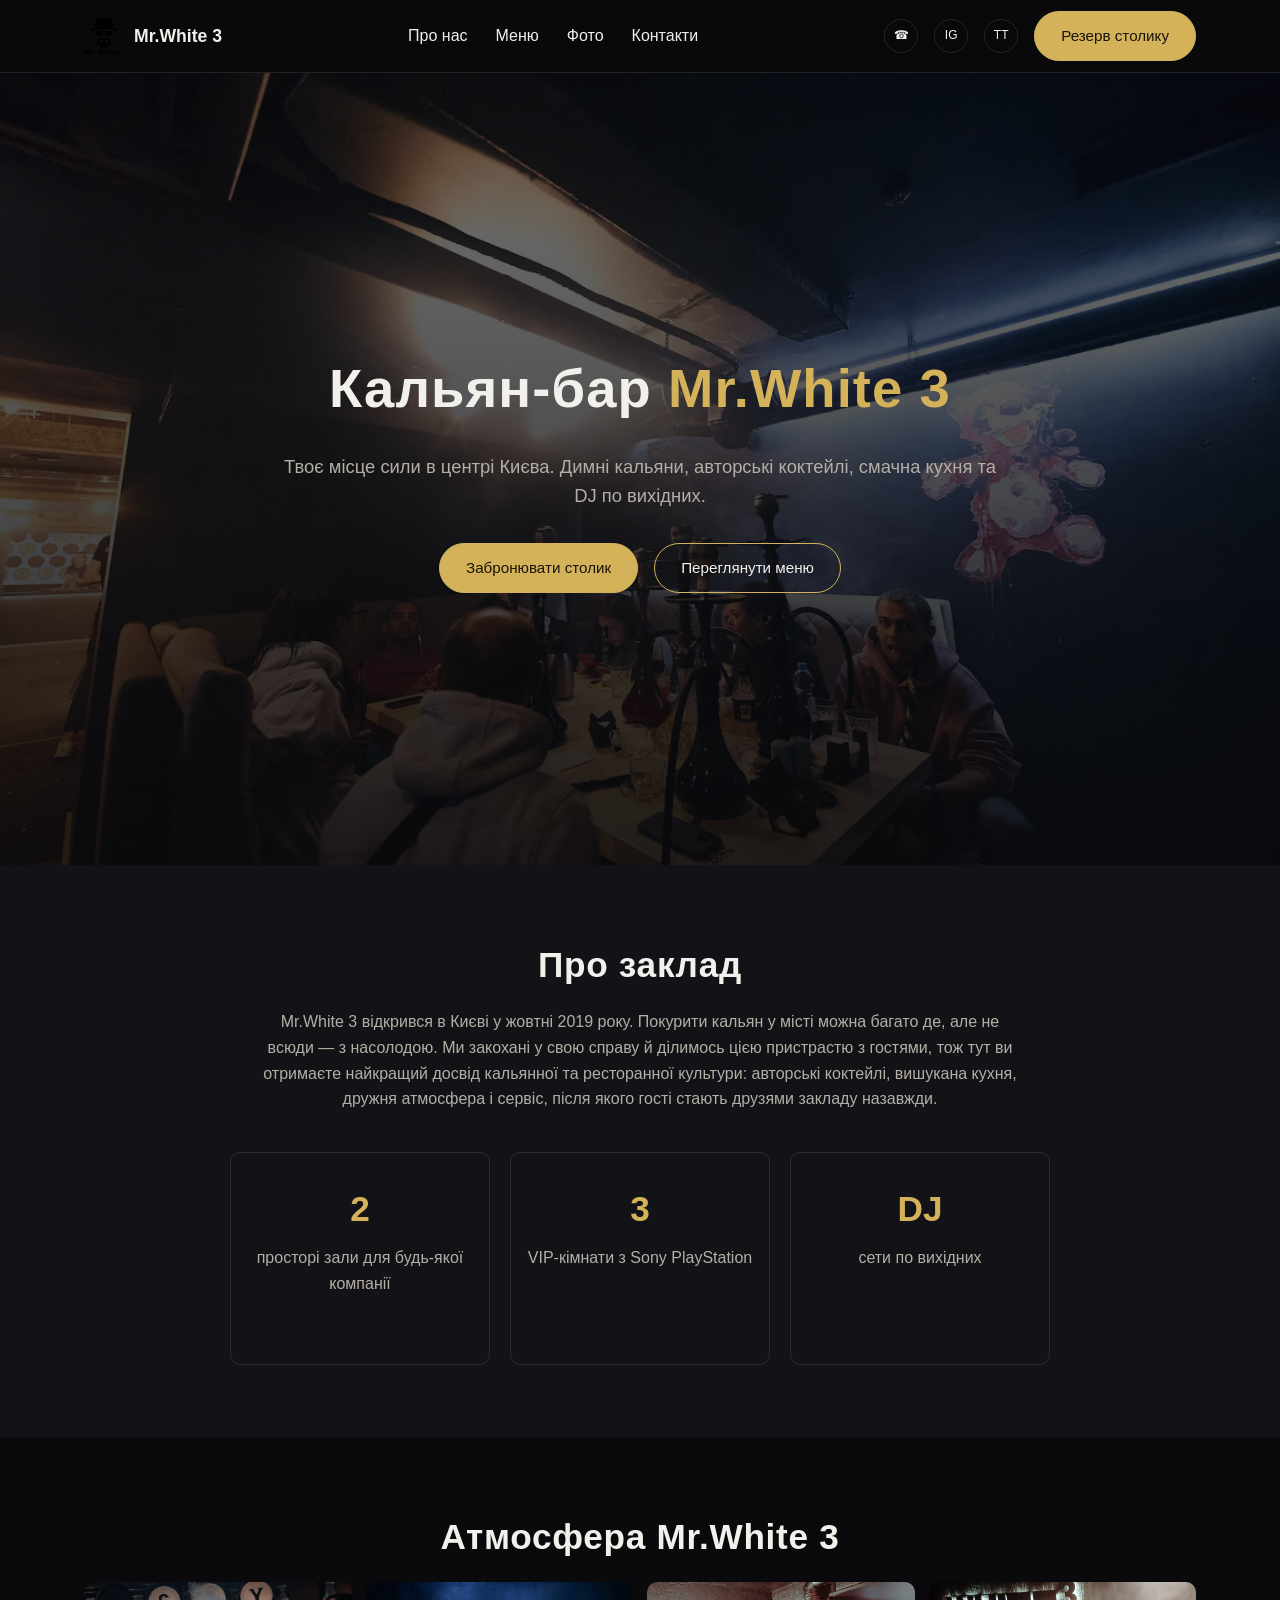
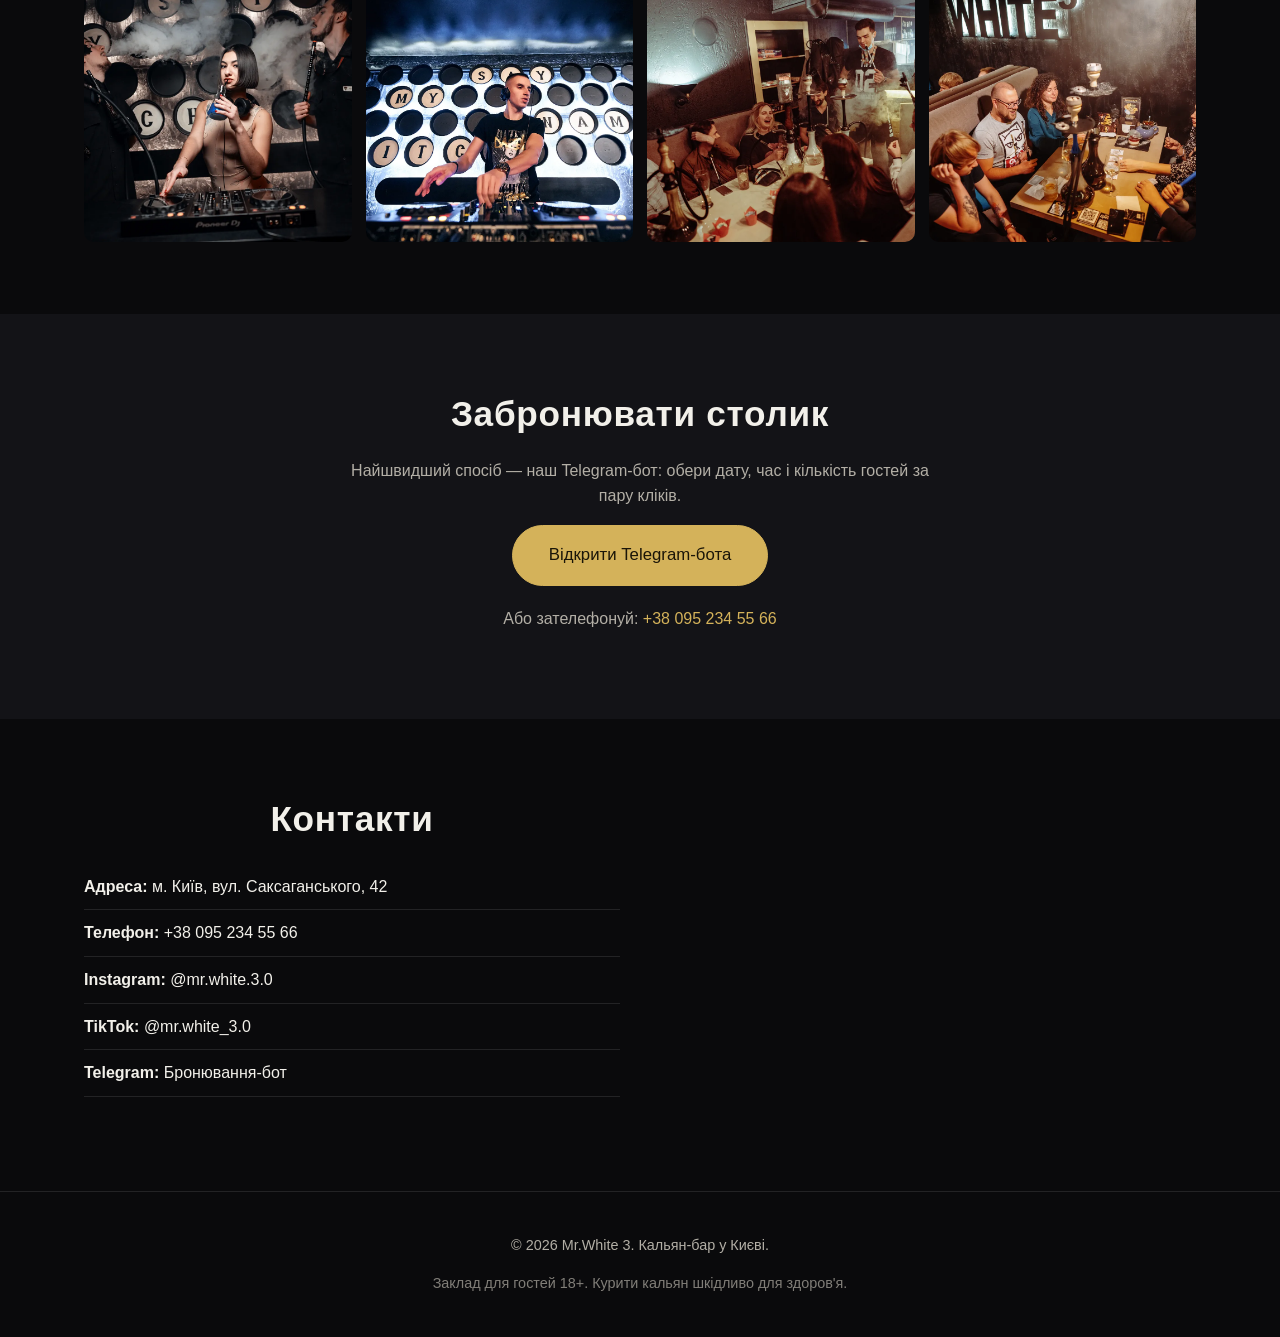
==== index.html @ a16460f9 "Initial static site: hero, gallery, reservation, contacts + auto-scraped menu from Stravopys" ====
<!doctype html>
<html lang="uk">
<head>
<meta charset="UTF-8">
<meta name="viewport" content="width=device-width, initial-scale=1">
<title>Кальян-бар Mr.White 3 — Київ, вул. Саксаганського 42</title>
<meta name="description" content="Кальян-бар Mr.White 3 в центрі Києва: димні кальяни, авторські коктейлі, смачна кухня, DJ по вихідних та 3 VIP-кімнати з PlayStation. Бронюй столик онлайн.">
<link rel="canonical" href="https://mrwhite3.com.ua/">

<meta property="og:type" content="website">
<meta property="og:url" content="https://mrwhite3.com.ua/">
<meta property="og:title" content="Кальян-бар Mr.White 3 — Київ">
<meta property="og:description" content="Димні кальяни, авторські коктейлі, смачна кухня. Mr.White 3 — твоє місце сили!">
<meta property="og:image" content="https://mrwhite3.com.ua/assets/img/lounge.webp">
<meta property="og:locale" content="uk_UA">

<link rel="icon" href="assets/img/logo.webp" type="image/webp">
<link rel="stylesheet" href="assets/css/style.css">

<script type="application/ld+json">
{
  "@context": "https://schema.org",
  "@type": "BarOrPub",
  "name": "Mr.White 3",
  "image": "https://mrwhite3.com.ua/assets/img/lounge.webp",
  "url": "https://mrwhite3.com.ua/",
  "telephone": "+380952345566",
  "address": {
    "@type": "PostalAddress",
    "streetAddress": "вул. Саксаганського, 42",
    "addressLocality": "Київ",
    "addressCountry": "UA"
  },
  "sameAs": [
    "https://www.instagram.com/mr.white.3.0/",
    "https://www.tiktok.com/@mr.white_3.0",
    "https://t.me/MrWhite3_bot"
  ]
}
</script>
</head>
<body>

<header class="site-header" id="top">
  <div class="container header-inner">
    <a href="#top" class="logo">
      <img src="assets/img/logo.webp" alt="Mr.White 3" width="40" height="40">
      <span>Mr.White&nbsp;3</span>
    </a>

    <nav class="main-nav" id="mainNav">
      <a href="#about">Про нас</a>
      <a href="menu.html">Меню</a>
      <a href="#gallery">Фото</a>
      <a href="#contacts">Контакти</a>
    </nav>

    <div class="header-actions">
      <a href="tel:+380952345566" class="icon-link" aria-label="Подзвонити">☎</a>
      <a href="https://www.instagram.com/mr.white.3.0/" target="_blank" rel="noopener" class="icon-link" aria-label="Instagram">IG</a>
      <a href="https://www.tiktok.com/@mr.white_3.0" target="_blank" rel="noopener" class="icon-link" aria-label="TikTok">TT</a>
      <a href="https://t.me/MrWhite3_bot" target="_blank" rel="noopener" class="btn btn-primary">Резерв столику</a>
    </div>

    <button class="burger" id="burger" aria-label="Меню" aria-expanded="false">
      <span></span><span></span><span></span>
    </button>
  </div>
</header>

<main>

  <section class="hero" style="background-image:linear-gradient(180deg, rgba(10,10,12,.55), rgba(10,10,12,.9)), url('assets/img/lounge.webp')">
    <div class="container hero-inner">
      <h1>Кальян-бар <span>Mr.White 3</span></h1>
      <p class="hero-sub">Твоє місце сили в центрі Києва. Димні кальяни, авторські коктейлі, смачна кухня та DJ по вихідних.</p>
      <div class="hero-actions">
        <a href="https://t.me/MrWhite3_bot" target="_blank" rel="noopener" class="btn btn-primary">Забронювати столик</a>
        <a href="menu.html" class="btn btn-ghost">Переглянути меню</a>
      </div>
    </div>
  </section>

  <section id="about" class="about section">
    <div class="container">
      <h2>Про заклад</h2>
      <p>
        Mr.White 3 відкрився в Києві у жовтні 2019 року. Покурити кальян у місті можна багато де,
        але не всюди — з насолодою. Ми закохані у свою справу й ділимось цією пристрастю з гостями,
        тож тут ви отримаєте найкращий досвід кальянної та ресторанної культури: авторські коктейлі,
        вишукана кухня, дружня атмосфера і сервіс, після якого гості стають друзями закладу назавжди.
      </p>

      <div class="features">
        <div class="feature-card">
          <span class="feature-num">2</span>
          <p>просторі зали для будь-якої компанії</p>
        </div>
        <div class="feature-card">
          <span class="feature-num">3</span>
          <p>VIP-кімнати з Sony PlayStation</p>
        </div>
        <div class="feature-card">
          <span class="feature-num">DJ</span>
          <p>сети по вихідних</p>
        </div>
      </div>
    </div>
  </section>

  <section id="gallery" class="gallery section">
    <div class="container">
      <h2>Атмосфера Mr.White 3</h2>
      <div class="gallery-grid">
        <img src="assets/img/hookah-trio.webp" alt="Гості курять кальян в Mr.White 3" loading="lazy">
        <img src="assets/img/dj.webp" alt="DJ-сет у Mr.White 3" loading="lazy">
        <img src="assets/img/party.webp" alt="Вечірка в кальян-барі Mr.White 3" loading="lazy">
        <img src="assets/img/vip-table.webp" alt="VIP-зала Mr.White 3" loading="lazy">
      </div>
    </div>
  </section>

  <section id="reserve" class="reserve section">
    <div class="container reserve-inner">
      <h2>Забронювати столик</h2>
      <p>Найшвидший спосіб — наш Telegram-бот: обери дату, час і кількість гостей за пару кліків.</p>
      <a href="https://t.me/MrWhite3_bot" target="_blank" rel="noopener" class="btn btn-primary btn-lg">Відкрити Telegram-бота</a>
      <p class="reserve-alt">Або зателефонуй: <a href="tel:+380952345566">+38&nbsp;095&nbsp;234&nbsp;55&nbsp;66</a></p>
    </div>
  </section>

  <section id="contacts" class="contacts section">
    <div class="container contacts-inner">
      <div class="contacts-info">
        <h2>Контакти</h2>
        <ul>
          <li><strong>Адреса:</strong> м. Київ, вул. Саксаганського, 42</li>
          <li><strong>Телефон:</strong> <a href="tel:+380952345566">+38 095 234 55 66</a></li>
          <li><strong>Instagram:</strong> <a href="https://www.instagram.com/mr.white.3.0/" target="_blank" rel="noopener">@mr.white.3.0</a></li>
          <li><strong>TikTok:</strong> <a href="https://www.tiktok.com/@mr.white_3.0" target="_blank" rel="noopener">@mr.white_3.0</a></li>
          <li><strong>Telegram:</strong> <a href="https://t.me/MrWhite3_bot" target="_blank" rel="noopener">Бронювання-бот</a></li>
        </ul>
      </div>
      <div class="contacts-map">
        <iframe
          src="https://maps.google.com/maps?q=%D0%9A%D0%B8%D1%97%D0%B2%2C%20%D0%B2%D1%83%D0%BB.%20%D0%A1%D0%B0%D0%BA%D1%81%D0%B0%D0%B3%D0%B0%D0%BD%D1%81%D1%8C%D0%BA%D0%BE%D0%B3%D0%BE%2C%2042&output=embed"
          loading="lazy" referrerpolicy="no-referrer-when-downgrade" title="Карта: вул. Саксаганського, 42, Київ">
        </iframe>
      </div>
    </div>
  </section>

</main>

<footer class="site-footer">
  <div class="container footer-inner">
    <p>&copy; <span id="year"></span> Mr.White 3. Кальян-бар у Києві.</p>
    <p class="footer-note">Заклад для гостей 18+. Курити кальян шкідливо для здоров'я.</p>
  </div>
</footer>

<script src="assets/js/main.js"></script>
</body>
</html>
---- assets/css/style.css ----
:root {
  --bg: #0a0a0c;
  --bg-alt: #131317;
  --text: #f2f0ea;
  --text-dim: #b3afa6;
  --accent: #d4b25a;
  --accent-dark: #a8873f;
  --border: rgba(255,255,255,.1);
  --radius: 10px;
  --container: 1160px;
}

* { box-sizing: border-box; }
html { scroll-behavior: smooth; }

body {
  margin: 0;
  background: var(--bg);
  color: var(--text);
  font-family: "Helvetica Neue", Arial, sans-serif;
  line-height: 1.6;
}

img { max-width: 100%; display: block; }

.container {
  max-width: var(--container);
  margin: 0 auto;
  padding: 0 24px;
}

a { color: inherit; text-decoration: none; }

h1, h2 { font-weight: 600; letter-spacing: .02em; margin: 0 0 16px; }
h2 { font-size: clamp(1.6rem, 3vw, 2.2rem); text-align: center; }

.section { padding: 72px 0; }

/* Buttons */
.btn {
  display: inline-block;
  padding: 12px 26px;
  border-radius: 999px;
  border: 1px solid var(--accent);
  font-size: .95rem;
  transition: background .2s, color .2s, transform .2s;
}
.btn-primary { background: var(--accent); color: #1a1508; }
.btn-primary:hover { background: var(--accent-dark); transform: translateY(-1px); }
.btn-ghost { background: transparent; color: var(--text); }
.btn-ghost:hover { background: rgba(212,178,90,.1); }
.btn-lg { padding: 16px 36px; font-size: 1.05rem; }

/* Header */
.site-header {
  position: sticky;
  top: 0;
  z-index: 50;
  background: rgba(10,10,12,.85);
  backdrop-filter: blur(8px);
  border-bottom: 1px solid var(--border);
}
.header-inner {
  display: flex;
  align-items: center;
  justify-content: space-between;
  height: 72px;
  gap: 24px;
}
.logo {
  display: flex;
  align-items: center;
  gap: 10px;
  font-weight: 700;
  font-size: 1.1rem;
  white-space: nowrap;
}
.logo img { filter: invert(1) brightness(1.4); }

.main-nav {
  display: flex;
  gap: 28px;
  flex: 1;
  justify-content: center;
}
.main-nav a:hover { color: var(--accent); }

.header-actions {
  display: flex;
  align-items: center;
  gap: 16px;
}
.icon-link {
  width: 34px; height: 34px;
  display: flex; align-items: center; justify-content: center;
  border: 1px solid var(--border);
  border-radius: 50%;
  font-size: .75rem;
}
.icon-link:hover { border-color: var(--accent); color: var(--accent); }

.burger {
  display: none;
  background: none; border: 0; cursor: pointer;
  width: 34px; height: 34px;
  flex-direction: column; justify-content: center; gap: 5px;
}
.burger span { display: block; height: 2px; background: var(--text); }

/* Hero */
.hero {
  background-size: cover;
  background-position: center;
  min-height: 88vh;
  display: flex;
  align-items: center;
}
.hero-inner { text-align: center; max-width: 760px; margin: 0 auto; }
.hero h1 { font-size: clamp(2.2rem, 6vw, 3.4rem); margin-bottom: 20px; }
.hero h1 span { color: var(--accent); }
.hero-sub { font-size: 1.15rem; color: var(--text-dim); margin-bottom: 32px; }
.hero-actions { display: flex; gap: 16px; justify-content: center; flex-wrap: wrap; }

/* About */
.about { background: var(--bg-alt); }
.about p { max-width: 760px; margin: 0 auto 40px; text-align: center; color: var(--text-dim); }

.features {
  display: grid;
  grid-template-columns: repeat(3, 1fr);
  gap: 20px;
  max-width: 820px;
  margin: 0 auto;
}
.feature-card {
  text-align: center;
  padding: 28px 16px;
  border: 1px solid var(--border);
  border-radius: var(--radius);
}
.feature-num {
  display: block;
  font-size: 2.2rem;
  font-weight: 700;
  color: var(--accent);
  margin-bottom: 8px;
}

/* Gallery */
.gallery-grid {
  display: grid;
  grid-template-columns: repeat(4, 1fr);
  gap: 14px;
}
.gallery-grid img {
  width: 100%;
  height: 260px;
  object-fit: cover;
  border-radius: var(--radius);
}

/* Reserve */
.reserve { background: var(--bg-alt); text-align: center; }
.reserve-inner { max-width: 640px; margin: 0 auto; }
.reserve p { color: var(--text-dim); }
.reserve-alt { margin-top: 20px; }
.reserve-alt a { color: var(--accent); }

/* Contacts */
.contacts-inner {
  display: grid;
  grid-template-columns: 1fr 1fr;
  gap: 40px;
  align-items: start;
}
.contacts-info ul { list-style: none; padding: 0; margin: 0; }
.contacts-info li { padding: 10px 0; border-bottom: 1px solid var(--border); }
.contacts-info a:hover { color: var(--accent); }
.contacts-map iframe {
  width: 100%;
  height: 320px;
  border: 0;
  border-radius: var(--radius);
}

/* Footer */
.site-footer {
  border-top: 1px solid var(--border);
  padding: 28px 0;
}
.footer-inner { text-align: center; color: var(--text-dim); font-size: .9rem; }
.footer-note { margin-top: 6px; opacity: .7; }

/* Menu page */
.menu-page h1 { text-align: center; }
.menu-updated {
  text-align: center;
  color: var(--text-dim);
  max-width: 640px;
  margin: 0 auto 32px;
}
.menu-updated a { color: var(--accent); }

.menu-jump {
  position: sticky;
  top: 72px;
  z-index: 10;
  background: var(--bg);
  border-bottom: 1px solid var(--border);
  margin-bottom: 40px;
  padding: 12px 0;
}
.menu-jump ul {
  list-style: none;
  display: flex;
  flex-wrap: wrap;
  gap: 8px 20px;
  justify-content: center;
  margin: 0;
  padding: 0;
}
.menu-jump a {
  font-size: .9rem;
  color: var(--text-dim);
}
.menu-jump a:hover { color: var(--accent); }

.menu-category { max-width: 780px; margin: 0 auto 56px; scroll-margin-top: 130px; }
.menu-category h2 {
  text-align: left;
  border-bottom: 1px solid var(--border);
  padding-bottom: 12px;
  margin-bottom: 8px;
}
.menu-subcat {
  color: var(--accent);
  font-size: 1rem;
  text-transform: uppercase;
  letter-spacing: .05em;
  margin: 28px 0 4px;
}

.menu-item-row {
  display: flex;
  justify-content: space-between;
  align-items: baseline;
  gap: 20px;
  padding: 14px 0;
  border-bottom: 1px dashed var(--border);
}
.menu-item-main { max-width: 560px; }
.menu-item-name { font-weight: 600; }
.menu-item-desc {
  margin: 4px 0 0;
  font-size: .88rem;
  color: var(--text-dim);
}
.menu-item-price {
  white-space: nowrap;
  color: var(--accent);
  font-weight: 600;
}

/* Responsive */
@media (max-width: 860px) {
  .main-nav, .header-actions .icon-link { display: none; }
  .burger { display: flex; }
  .header-actions { gap: 12px; }

  .main-nav.open {
    display: flex;
    position: absolute;
    top: 72px; left: 0; right: 0;
    background: var(--bg);
    flex-direction: column;
    padding: 20px 24px;
    border-bottom: 1px solid var(--border);
  }

  .features { grid-template-columns: 1fr; }
  .gallery-grid { grid-template-columns: repeat(2, 1fr); }
  .contacts-inner { grid-template-columns: 1fr; }
}
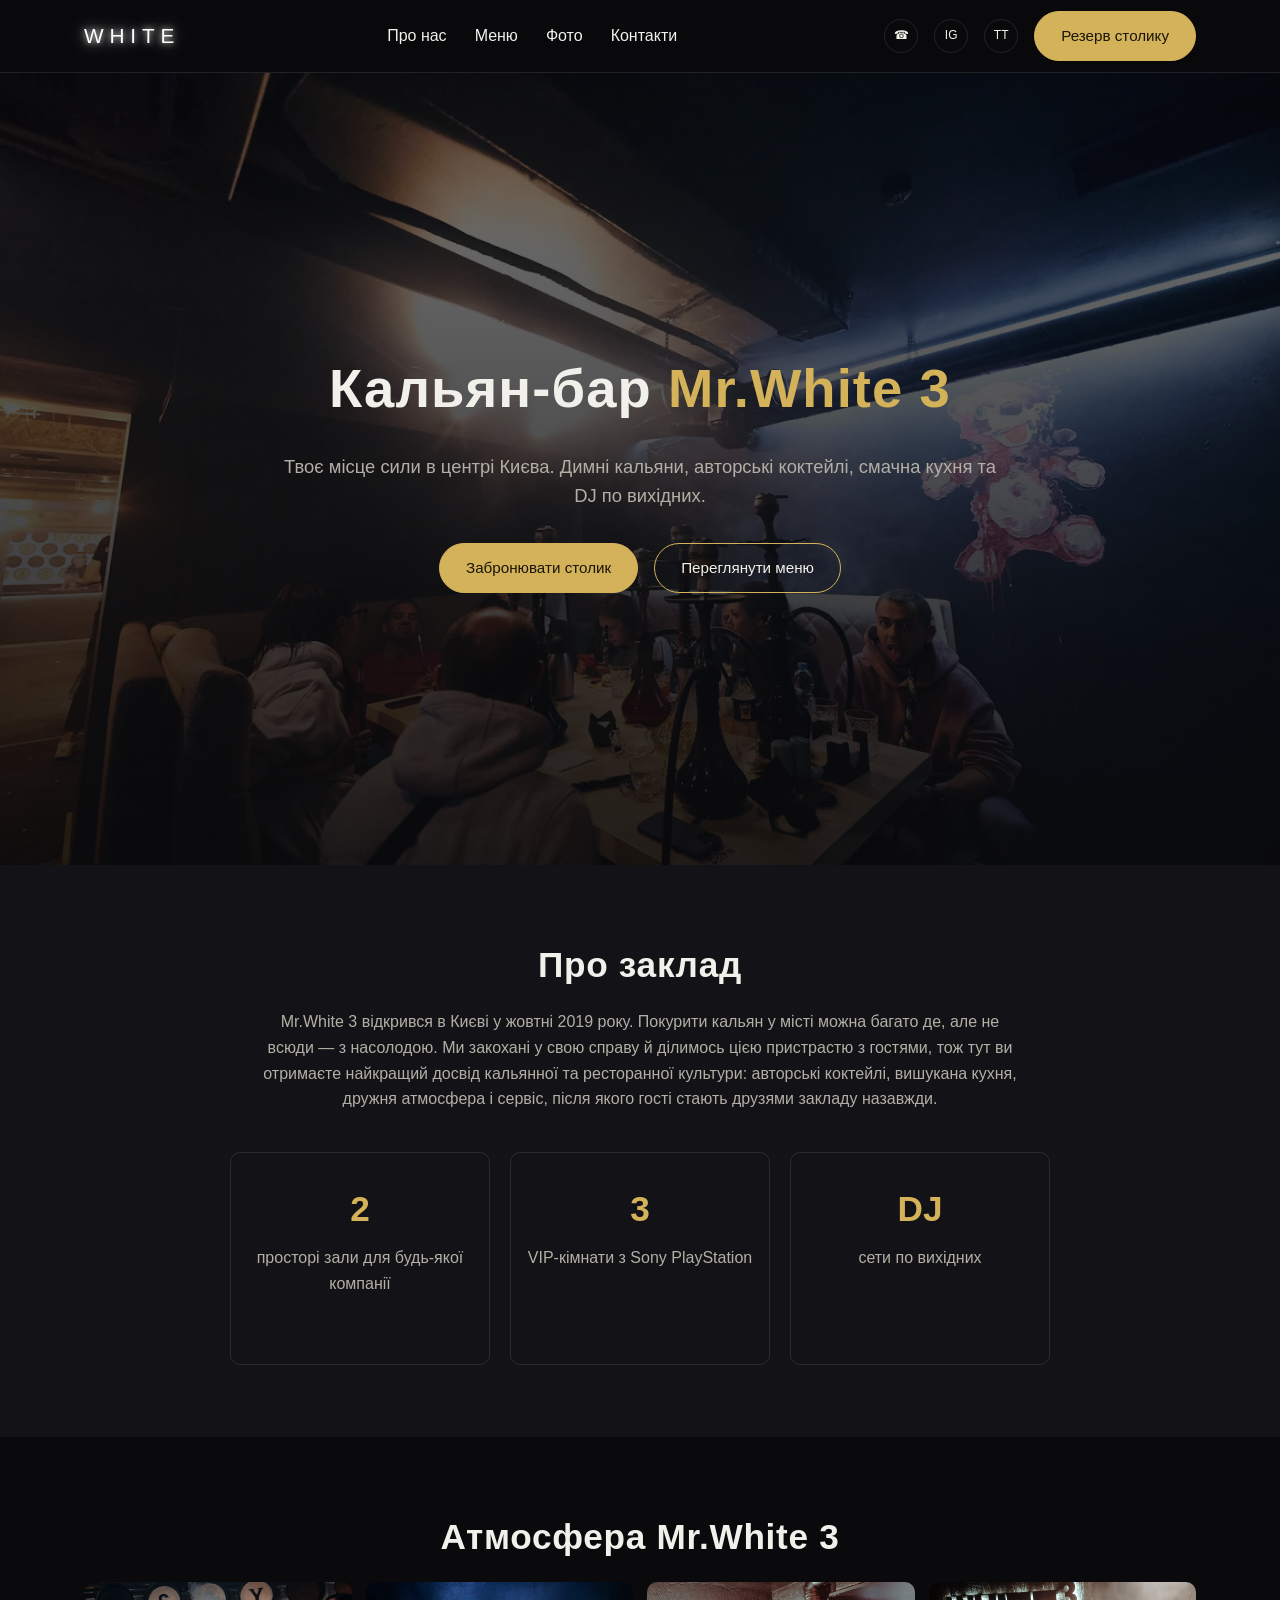
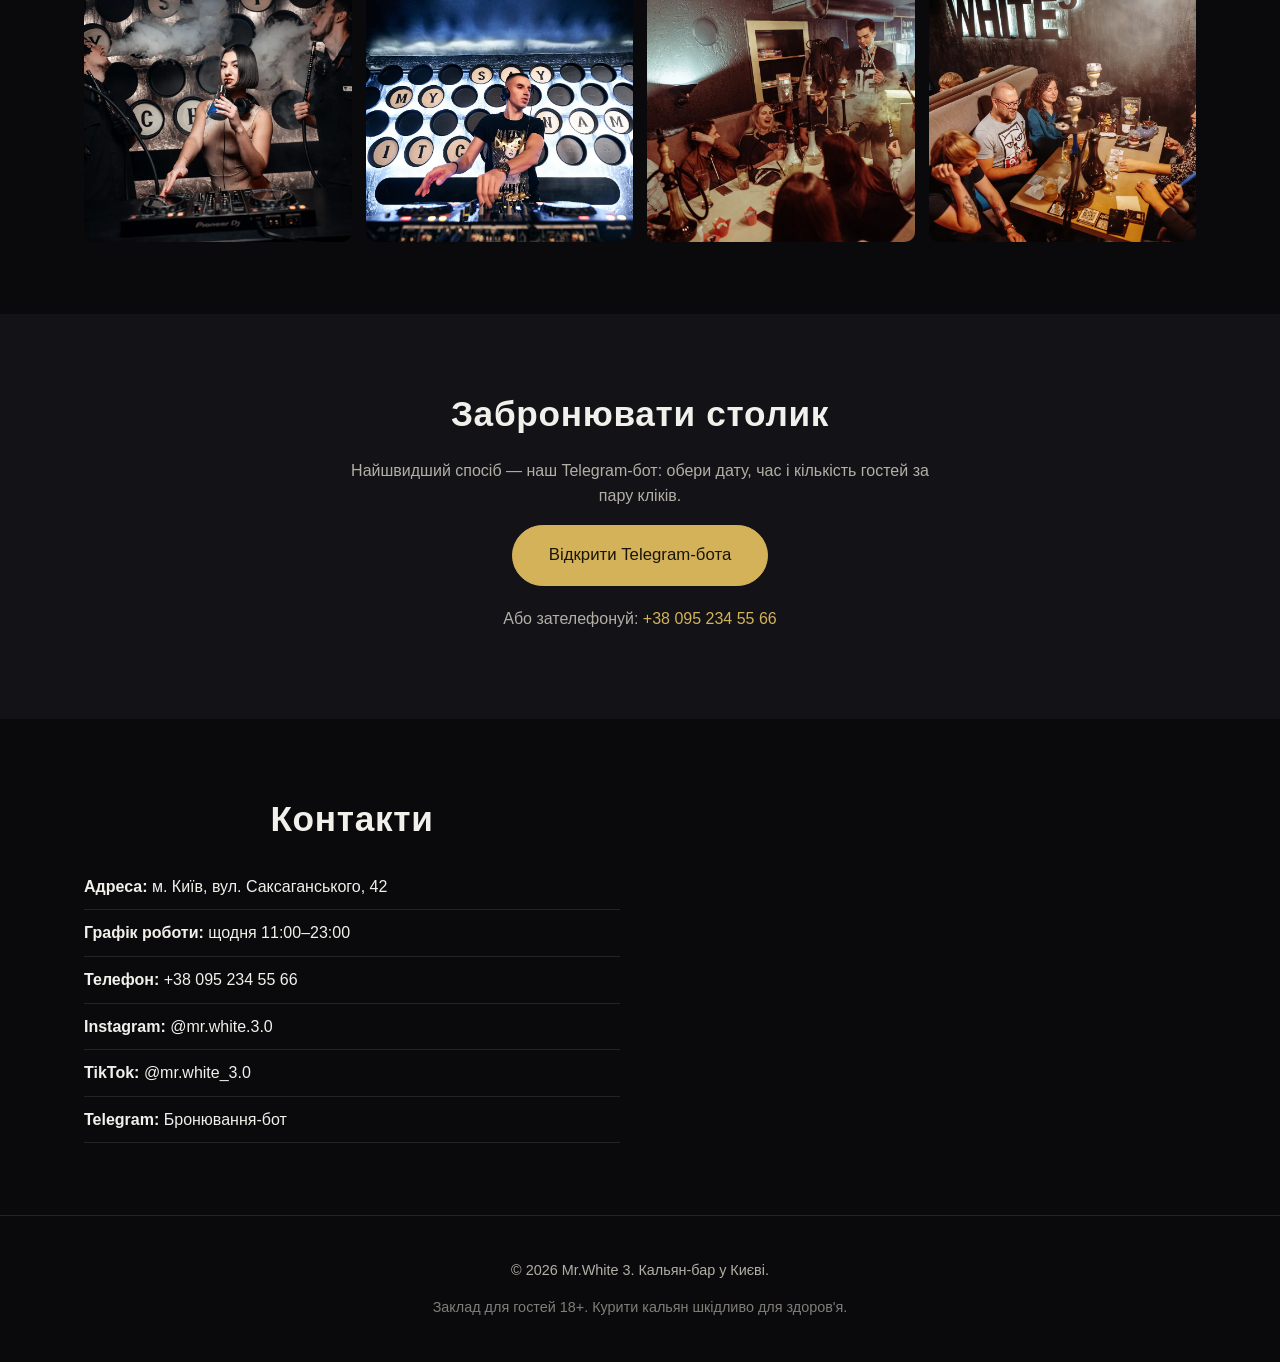
==== commit 1504af24: "Polish: mobile header fix, working hours, favicon, robots/sitemap, neon logo" ====
--- a/index.html
+++ b/index.html
@@ -14,7 +14,10 @@
 <meta property="og:image" content="https://mrwhite3.com.ua/assets/img/lounge.webp">
 <meta property="og:locale" content="uk_UA">
 
-<link rel="icon" href="assets/img/logo.webp" type="image/webp">
+<link rel="icon" href="favicon.ico" sizes="32x32">
+<link rel="icon" href="assets/img/favicon-32.png" type="image/png" sizes="32x32">
+<link rel="icon" href="assets/img/favicon-16.png" type="image/png" sizes="16x16">
+<link rel="apple-touch-icon" href="assets/img/apple-touch-icon.png">
 <link rel="stylesheet" href="assets/css/style.css">
 
 <script type="application/ld+json">
@@ -31,6 +34,12 @@
     "addressLocality": "Київ",
     "addressCountry": "UA"
   },
+  "openingHoursSpecification": {
+    "@type": "OpeningHoursSpecification",
+    "dayOfWeek": ["Monday","Tuesday","Wednesday","Thursday","Friday","Saturday","Sunday"],
+    "opens": "11:00",
+    "closes": "23:00"
+  },
   "sameAs": [
     "https://www.instagram.com/mr.white.3.0/",
     "https://www.tiktok.com/@mr.white_3.0",
@@ -43,9 +52,8 @@
 
 <header class="site-header" id="top">
   <div class="container header-inner">
-    <a href="#top" class="logo">
-      <img src="assets/img/logo.webp" alt="Mr.White 3" width="40" height="40">
-      <span>Mr.White&nbsp;3</span>
+    <a href="#top" class="logo" aria-label="Mr.White 3">
+      <span class="logo-neon">White</span>
     </a>
 
     <nav class="main-nav" id="mainNav">
@@ -135,6 +143,7 @@
         <h2>Контакти</h2>
         <ul>
           <li><strong>Адреса:</strong> м. Київ, вул. Саксаганського, 42</li>
+          <li><strong>Графік роботи:</strong> щодня 11:00–23:00</li>
           <li><strong>Телефон:</strong> <a href="tel:+380952345566">+38 095 234 55 66</a></li>
           <li><strong>Instagram:</strong> <a href="https://www.instagram.com/mr.white.3.0/" target="_blank" rel="noopener">@mr.white.3.0</a></li>
           <li><strong>TikTok:</strong> <a href="https://www.tiktok.com/@mr.white_3.0" target="_blank" rel="noopener">@mr.white_3.0</a></li>
--- a/assets/css/style.css
+++ b/assets/css/style.css
@@ -71,11 +71,20 @@
   display: flex;
   align-items: center;
   gap: 10px;
-  font-weight: 700;
-  font-size: 1.1rem;
   white-space: nowrap;
 }
-.logo img { filter: invert(1) brightness(1.4); }
+.logo-neon {
+  font-family: "Helvetica Neue", Arial, sans-serif;
+  font-weight: 300;
+  font-size: 1.3rem;
+  letter-spacing: .28em;
+  text-transform: uppercase;
+  color: #fff;
+  text-shadow:
+    0 0 6px rgba(255,255,255,.85),
+    0 0 16px rgba(255,255,255,.55),
+    0 0 34px rgba(255,255,255,.35);
+}
 
 .main-nav {
   display: flex;
@@ -266,6 +275,12 @@
   .main-nav, .header-actions .icon-link { display: none; }
   .burger { display: flex; }
   .header-actions { gap: 12px; }
+  .header-actions .btn-primary {
+    padding: 8px 16px;
+    font-size: .82rem;
+    white-space: nowrap;
+  }
+  .logo span { font-size: .95rem; }
 
   .main-nav.open {
     display: flex;
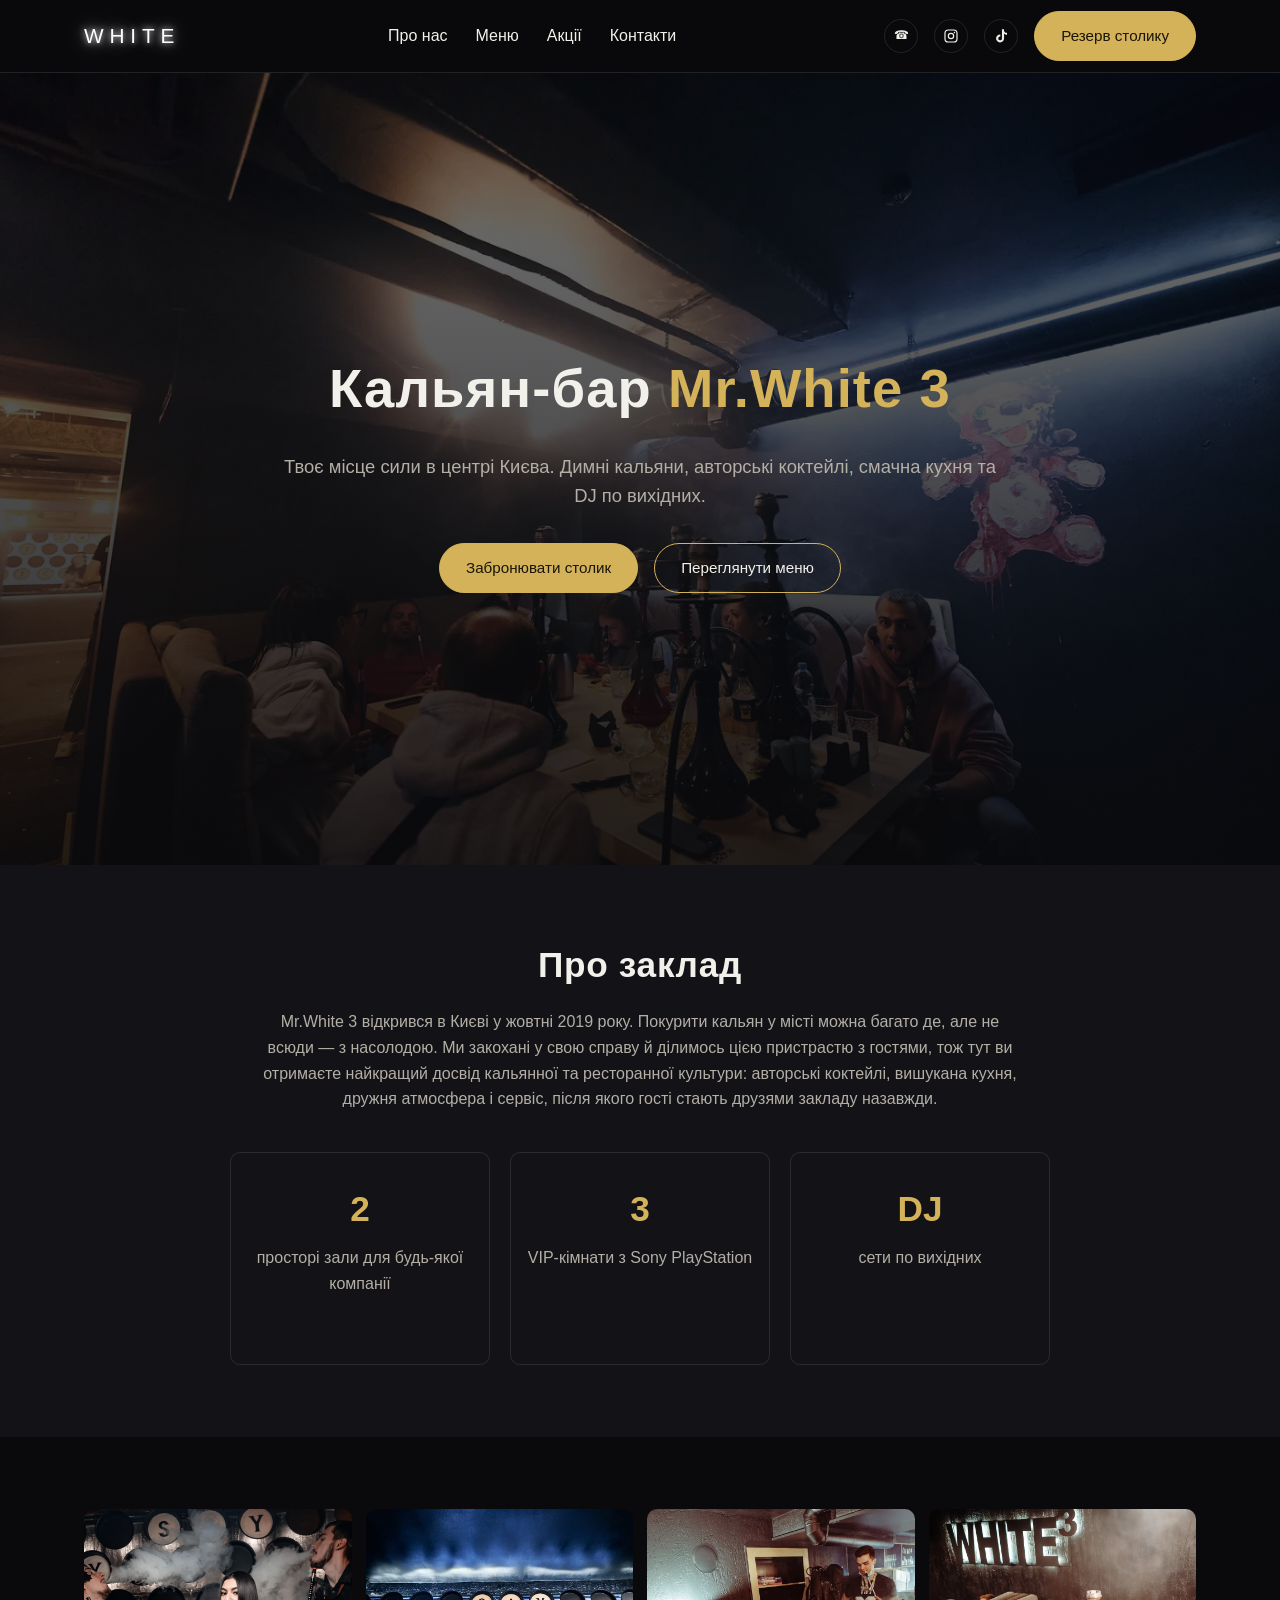
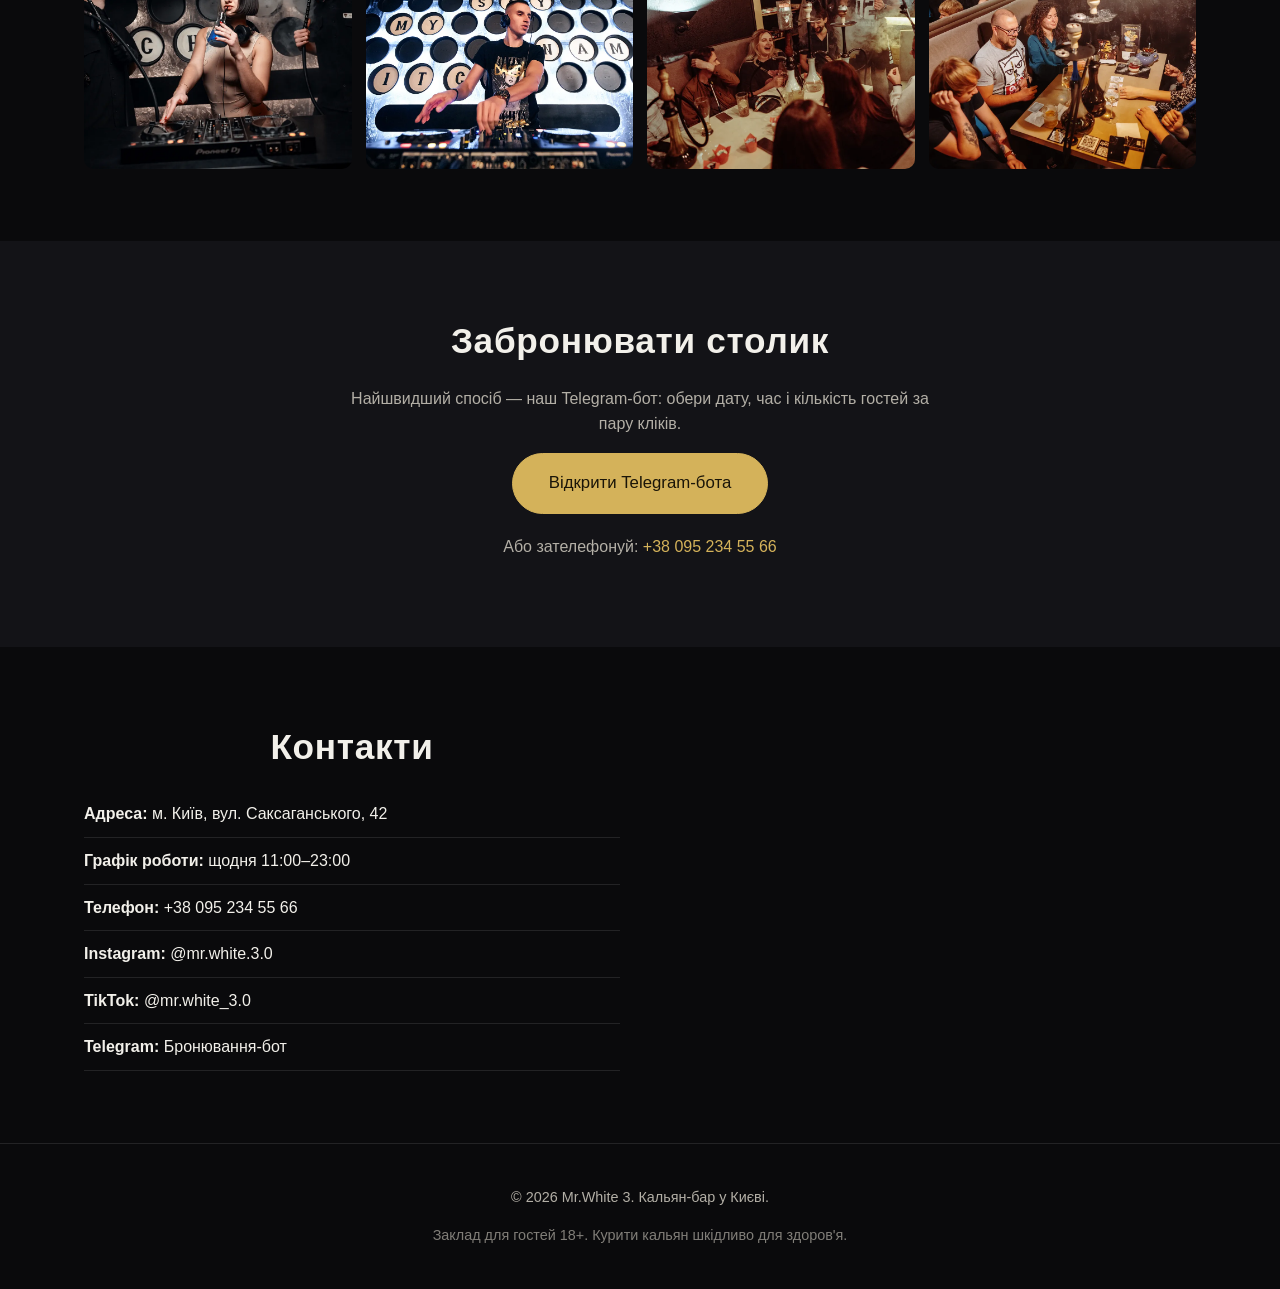
==== commit 3260fe82: "Add promo page, unify header across pages, drop gallery heading/Фото nav, pin exact map location, fi" ====
--- a/index.html
+++ b/index.html
@@ -34,6 +34,12 @@
     "addressLocality": "Київ",
     "addressCountry": "UA"
   },
+  "geo": {
+    "@type": "GeoCoordinates",
+    "latitude": 50.4362613,
+    "longitude": 30.5085695
+  },
+  "hasMap": "https://maps.app.goo.gl/onYjTr6QkqKVxcjH9",
   "openingHoursSpecification": {
     "@type": "OpeningHoursSpecification",
     "dayOfWeek": ["Monday","Tuesday","Wednesday","Thursday","Friday","Saturday","Sunday"],
@@ -59,14 +65,18 @@
     <nav class="main-nav" id="mainNav">
       <a href="#about">Про нас</a>
       <a href="menu.html">Меню</a>
-      <a href="#gallery">Фото</a>
+      <a href="promo.html">Акції</a>
       <a href="#contacts">Контакти</a>
     </nav>
 
     <div class="header-actions">
       <a href="tel:+380952345566" class="icon-link" aria-label="Подзвонити">☎</a>
-      <a href="https://www.instagram.com/mr.white.3.0/" target="_blank" rel="noopener" class="icon-link" aria-label="Instagram">IG</a>
-      <a href="https://www.tiktok.com/@mr.white_3.0" target="_blank" rel="noopener" class="icon-link" aria-label="TikTok">TT</a>
+      <a href="https://www.instagram.com/mr.white.3.0/" target="_blank" rel="noopener" class="icon-link" aria-label="Instagram">
+        <svg viewBox="0 0 24 24" width="16" height="16" fill="none" stroke="currentColor" stroke-width="1.8"><rect x="3" y="3" width="18" height="18" rx="5"/><circle cx="12" cy="12" r="4"/><circle cx="17.2" cy="6.8" r="1.1" fill="currentColor" stroke="none"/></svg>
+      </a>
+      <a href="https://www.tiktok.com/@mr.white_3.0" target="_blank" rel="noopener" class="icon-link" aria-label="TikTok">
+        <svg viewBox="0 0 24 24" width="16" height="16" fill="currentColor"><path d="M16.6 2h-3.2v13.6a2.8 2.8 0 1 1-2.4-2.77v-3.24a6 6 0 1 0 5.6 5.98V8.8a7 7 0 0 0 4.4 1.55V7.15A3.9 3.9 0 0 1 16.6 2z"/></svg>
+      </a>
       <a href="https://t.me/MrWhite3_bot" target="_blank" rel="noopener" class="btn btn-primary">Резерв столику</a>
     </div>
 
@@ -118,7 +128,6 @@
 
   <section id="gallery" class="gallery section">
     <div class="container">
-      <h2>Атмосфера Mr.White 3</h2>
       <div class="gallery-grid">
         <img src="assets/img/hookah-trio.webp" alt="Гості курять кальян в Mr.White 3" loading="lazy">
         <img src="assets/img/dj.webp" alt="DJ-сет у Mr.White 3" loading="lazy">
@@ -142,7 +151,7 @@
       <div class="contacts-info">
         <h2>Контакти</h2>
         <ul>
-          <li><strong>Адреса:</strong> м. Київ, вул. Саксаганського, 42</li>
+          <li><strong>Адреса:</strong> <a href="https://maps.app.goo.gl/onYjTr6QkqKVxcjH9" target="_blank" rel="noopener">м. Київ, вул. Саксаганського, 42</a></li>
           <li><strong>Графік роботи:</strong> щодня 11:00–23:00</li>
           <li><strong>Телефон:</strong> <a href="tel:+380952345566">+38 095 234 55 66</a></li>
           <li><strong>Instagram:</strong> <a href="https://www.instagram.com/mr.white.3.0/" target="_blank" rel="noopener">@mr.white.3.0</a></li>
@@ -152,7 +161,7 @@
       </div>
       <div class="contacts-map">
         <iframe
-          src="https://maps.google.com/maps?q=%D0%9A%D0%B8%D1%97%D0%B2%2C%20%D0%B2%D1%83%D0%BB.%20%D0%A1%D0%B0%D0%BA%D1%81%D0%B0%D0%B3%D0%B0%D0%BD%D1%81%D1%8C%D0%BA%D0%BE%D0%B3%D0%BE%2C%2042&output=embed"
+          src="https://maps.google.com/maps?q=50.4362613,30.5085695&z=17&output=embed"
           loading="lazy" referrerpolicy="no-referrer-when-downgrade" title="Карта: вул. Саксаганського, 42, Київ">
         </iframe>
       </div>
--- a/assets/css/style.css
+++ b/assets/css/style.css
@@ -270,6 +270,39 @@
   font-weight: 600;
 }
 
+/* Promo page */
+.promo-page h1 { text-align: center; }
+.promo-grid {
+  display: grid;
+  grid-template-columns: repeat(auto-fit, minmax(260px, 1fr));
+  gap: 24px;
+  max-width: 960px;
+  margin: 40px auto 0;
+}
+.promo-card {
+  border: 1px solid var(--border);
+  border-radius: var(--radius);
+  overflow: hidden;
+  background: var(--bg-alt);
+}
+.promo-card img {
+  width: 100%;
+  height: 200px;
+  object-fit: contain;
+  background: #fff;
+}
+.promo-card-body { padding: 20px; }
+.promo-card-body h2 {
+  text-align: left;
+  font-size: 1.15rem;
+  margin-bottom: 8px;
+}
+.promo-card-body p {
+  margin: 0;
+  color: var(--text-dim);
+  font-size: .92rem;
+}
+
 /* Responsive */
 @media (max-width: 860px) {
   .main-nav, .header-actions .icon-link { display: none; }
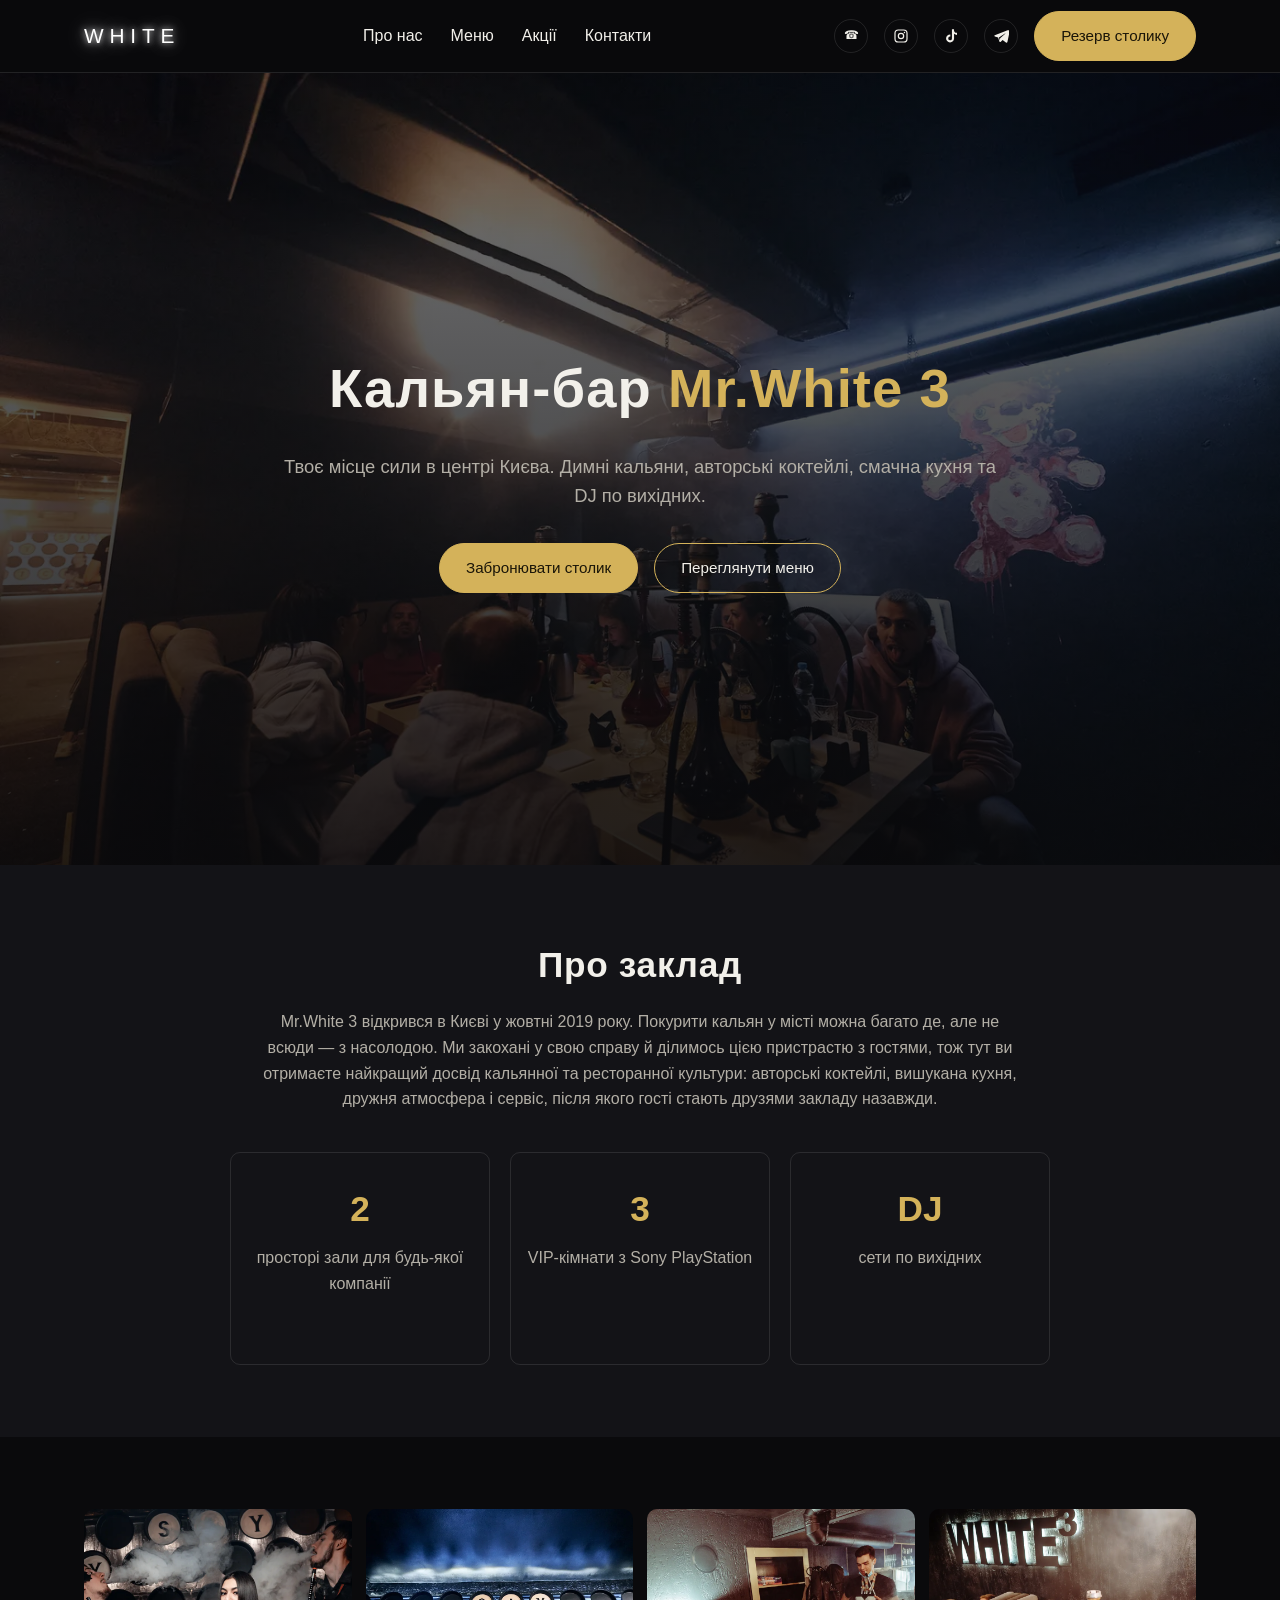
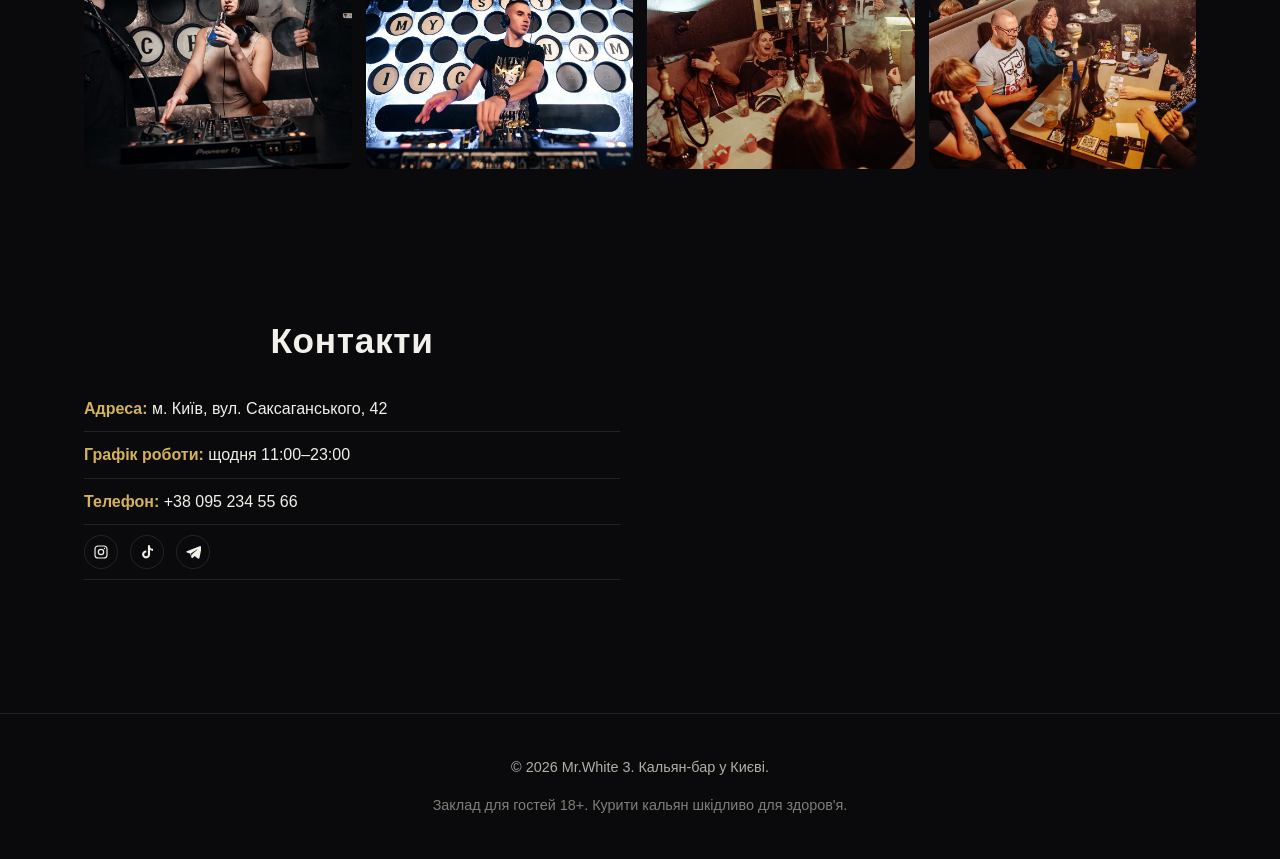
==== commit 6b549e97: "Remove reservation section, add Telegram icon to header, style contacts labels gold and swap social " ====
--- a/index.html
+++ b/index.html
@@ -39,7 +39,7 @@
     "latitude": 50.4362613,
     "longitude": 30.5085695
   },
-  "hasMap": "https://maps.app.goo.gl/onYjTr6QkqKVxcjH9",
+  "hasMap": "https://maps.app.goo.gl/P2JEzpjtUHCyTwdD6",
   "openingHoursSpecification": {
     "@type": "OpeningHoursSpecification",
     "dayOfWeek": ["Monday","Tuesday","Wednesday","Thursday","Friday","Saturday","Sunday"],
@@ -76,6 +76,9 @@
       </a>
       <a href="https://www.tiktok.com/@mr.white_3.0" target="_blank" rel="noopener" class="icon-link" aria-label="TikTok">
         <svg viewBox="0 0 24 24" width="16" height="16" fill="currentColor"><path d="M16.6 2h-3.2v13.6a2.8 2.8 0 1 1-2.4-2.77v-3.24a6 6 0 1 0 5.6 5.98V8.8a7 7 0 0 0 4.4 1.55V7.15A3.9 3.9 0 0 1 16.6 2z"/></svg>
+      </a>
+      <a href="https://t.me/MrWhite3_bot" target="_blank" rel="noopener" class="icon-link" aria-label="Telegram">
+        <svg viewBox="0 0 24 24" width="16" height="16" fill="currentColor"><path d="M21.9 3.3 2.7 10.8c-1 .4-1 1.6.1 1.9l4.9 1.5 1.9 5.9c.3.9 1.4 1.1 2.1.5l2.7-2.5 5 3.7c.8.6 2 .2 2.2-.8l3.4-16.1c.2-1-.8-1.8-1.7-1.5zM8.9 14.3 18 8.1c.3-.2.6.2.3.4l-7.6 6.9-.3 3.3-1.5-4.4z"/></svg>
       </a>
       <a href="https://t.me/MrWhite3_bot" target="_blank" rel="noopener" class="btn btn-primary">Резерв столику</a>
     </div>
@@ -137,31 +140,30 @@
     </div>
   </section>
 
-  <section id="reserve" class="reserve section">
-    <div class="container reserve-inner">
-      <h2>Забронювати столик</h2>
-      <p>Найшвидший спосіб — наш Telegram-бот: обери дату, час і кількість гостей за пару кліків.</p>
-      <a href="https://t.me/MrWhite3_bot" target="_blank" rel="noopener" class="btn btn-primary btn-lg">Відкрити Telegram-бота</a>
-      <p class="reserve-alt">Або зателефонуй: <a href="tel:+380952345566">+38&nbsp;095&nbsp;234&nbsp;55&nbsp;66</a></p>
-    </div>
-  </section>
-
   <section id="contacts" class="contacts section">
     <div class="container contacts-inner">
       <div class="contacts-info">
         <h2>Контакти</h2>
         <ul>
-          <li><strong>Адреса:</strong> <a href="https://maps.app.goo.gl/onYjTr6QkqKVxcjH9" target="_blank" rel="noopener">м. Київ, вул. Саксаганського, 42</a></li>
+          <li><strong>Адреса:</strong> <a href="https://maps.app.goo.gl/P2JEzpjtUHCyTwdD6" target="_blank" rel="noopener">м. Київ, вул. Саксаганського, 42</a></li>
           <li><strong>Графік роботи:</strong> щодня 11:00–23:00</li>
           <li><strong>Телефон:</strong> <a href="tel:+380952345566">+38 095 234 55 66</a></li>
-          <li><strong>Instagram:</strong> <a href="https://www.instagram.com/mr.white.3.0/" target="_blank" rel="noopener">@mr.white.3.0</a></li>
-          <li><strong>TikTok:</strong> <a href="https://www.tiktok.com/@mr.white_3.0" target="_blank" rel="noopener">@mr.white_3.0</a></li>
-          <li><strong>Telegram:</strong> <a href="https://t.me/MrWhite3_bot" target="_blank" rel="noopener">Бронювання-бот</a></li>
+          <li class="contacts-social">
+            <a href="https://www.instagram.com/mr.white.3.0/" target="_blank" rel="noopener" class="icon-link" aria-label="Instagram">
+              <svg viewBox="0 0 24 24" width="16" height="16" fill="none" stroke="currentColor" stroke-width="1.8"><rect x="3" y="3" width="18" height="18" rx="5"/><circle cx="12" cy="12" r="4"/><circle cx="17.2" cy="6.8" r="1.1" fill="currentColor" stroke="none"/></svg>
+            </a>
+            <a href="https://www.tiktok.com/@mr.white_3.0" target="_blank" rel="noopener" class="icon-link" aria-label="TikTok">
+              <svg viewBox="0 0 24 24" width="16" height="16" fill="currentColor"><path d="M16.6 2h-3.2v13.6a2.8 2.8 0 1 1-2.4-2.77v-3.24a6 6 0 1 0 5.6 5.98V8.8a7 7 0 0 0 4.4 1.55V7.15A3.9 3.9 0 0 1 16.6 2z"/></svg>
+            </a>
+            <a href="https://t.me/MrWhite3_bot" target="_blank" rel="noopener" class="icon-link" aria-label="Telegram">
+              <svg viewBox="0 0 24 24" width="16" height="16" fill="currentColor"><path d="M21.9 3.3 2.7 10.8c-1 .4-1 1.6.1 1.9l4.9 1.5 1.9 5.9c.3.9 1.4 1.1 2.1.5l2.7-2.5 5 3.7c.8.6 2 .2 2.2-.8l3.4-16.1c.2-1-.8-1.8-1.7-1.5zM8.9 14.3 18 8.1c.3-.2.6.2.3.4l-7.6 6.9-.3 3.3-1.5-4.4z"/></svg>
+            </a>
+          </li>
         </ul>
       </div>
       <div class="contacts-map">
         <iframe
-          src="https://maps.google.com/maps?q=50.4362613,30.5085695&z=17&output=embed"
+          src="https://maps.google.com/maps?cid=17547082426442951537&z=17&output=embed"
           loading="lazy" referrerpolicy="no-referrer-when-downgrade" title="Карта: вул. Саксаганського, 42, Київ">
         </iframe>
       </div>
--- a/assets/css/style.css
+++ b/assets/css/style.css
@@ -168,13 +168,6 @@
   border-radius: var(--radius);
 }
 
-/* Reserve */
-.reserve { background: var(--bg-alt); text-align: center; }
-.reserve-inner { max-width: 640px; margin: 0 auto; }
-.reserve p { color: var(--text-dim); }
-.reserve-alt { margin-top: 20px; }
-.reserve-alt a { color: var(--accent); }
-
 /* Contacts */
 .contacts-inner {
   display: grid;
@@ -184,7 +177,9 @@
 }
 .contacts-info ul { list-style: none; padding: 0; margin: 0; }
 .contacts-info li { padding: 10px 0; border-bottom: 1px solid var(--border); }
+.contacts-info li strong { color: var(--accent); }
 .contacts-info a:hover { color: var(--accent); }
+.contacts-social { display: flex; gap: 12px; }
 .contacts-map iframe {
   width: 100%;
   height: 320px;
@@ -284,12 +279,6 @@
   border-radius: var(--radius);
   overflow: hidden;
   background: var(--bg-alt);
-}
-.promo-card img {
-  width: 100%;
-  height: 200px;
-  object-fit: contain;
-  background: #fff;
 }
 .promo-card-body { padding: 20px; }
 .promo-card-body h2 {
